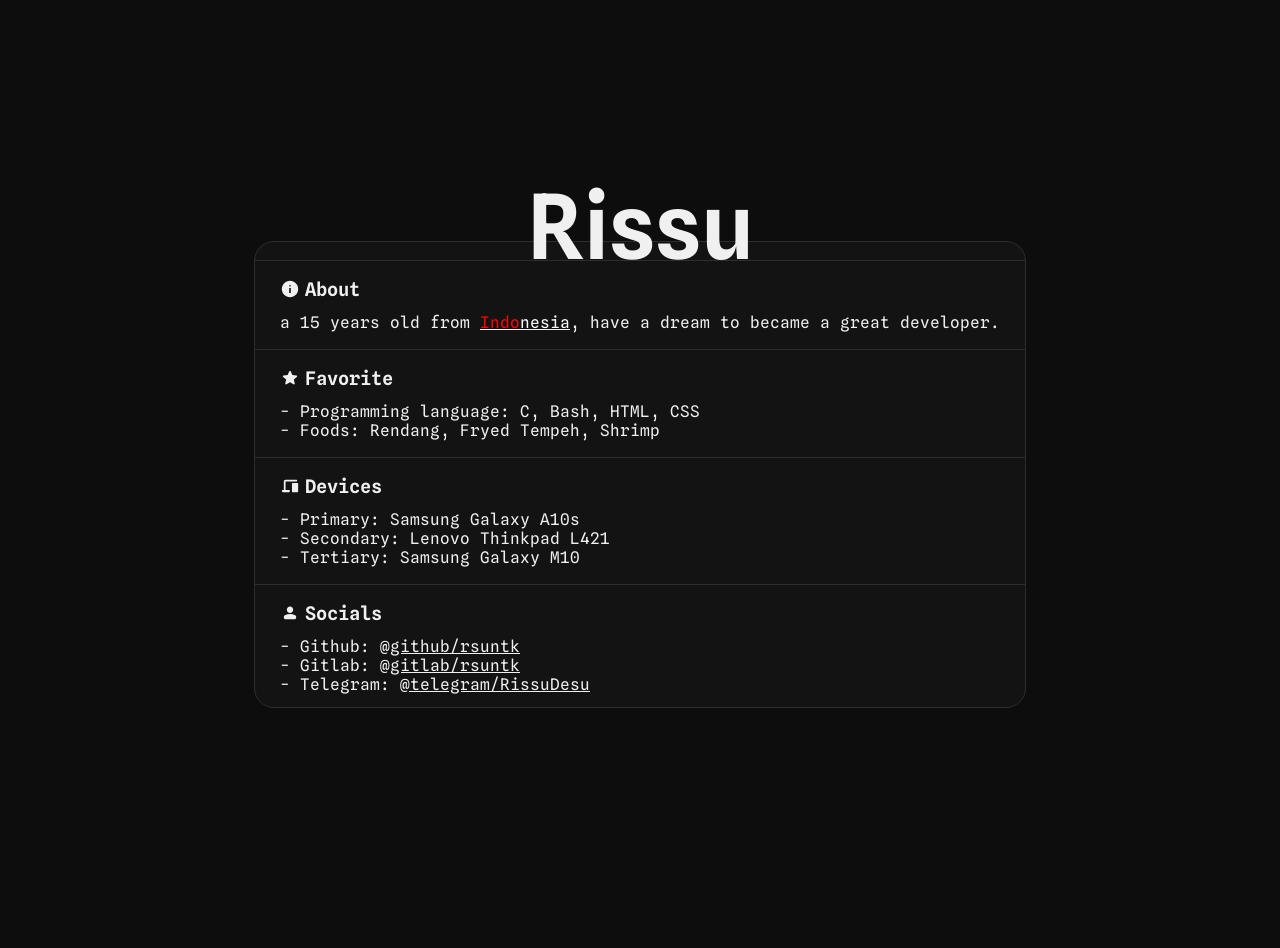
==== index.html @ 8028a3f8 "initial" ====
<!DOCTYPE html>
<html lang="en"><head>
<meta http-equiv="content-type" content="text/html; charset=UTF-8">
        <meta charset="UTF-8">
        <meta name="viewport" content="width=device-width, initial-scale=1.0">
        <title>RissuDesu</title>
        <style>
            @import url('https://fonts.googleapis.com/css2?family=Spline+Sans:wght@300..700&display=swap');
            @import url('https://fonts.googleapis.com/css2?family=Spline+Sans+Mono:ital,wght@0,300..700;1,300..700&family=Spline+Sans:wght@300..700&display=swap');
            * {
                margin: 0;
                padding: 0;
                color: #f0f0f0;
                user-select: none;
                -moz-user-select: none;
                -webkit-user-select: none;
                -ms-user-select: none;
                -o-user-select: none;
            }
            *::after, *::before, html {
                box-sizing: border-box;
            }
            body {
                background-color: #0D0D0D;
                display: flex;
                align-items: center;
                flex-direction: column;
                padding: 24px;
                justify-content: center;
                height: 100vh;
            }
            .spline-sans-h1 {
                font-family: "Spline Sans", sans-serif;
                font-optical-sizing: auto;
                font-weight: 600;
                font-style: normal;
            }
            .spline-sans-h3 {
                font-family: "Spline Sans Mono", monospace;
                font-optical-sizing: auto;
                font-weight: 600;
                font-style: normal;
            }
            .spline-sans-p {
                font-family: "Spline Sans Mono", monospace;
                font-optical-sizing: auto;
                font-weight: 400;
                font-style: normal;
            }
            .headline {
                font-size: 90px;
            }
            .text-box {
                display: flex;
                justify-content: center;
                align-items: center;
                padding: 7px 18px;
            }
            .outer-box {
                background: #131313;
                border-radius: 20px;
                border: #2d2d2d 1px solid;
            }
            .about-header {
                padding: 13px 25px 0 25px;
            }
            .about-content {
                padding: 13px 25px;
            }
            .about-header {
                display: flex;
                align-items: center;
            }
            .svgIco {
                fill: currentColor;
            }
            .aboutico {
                margin: 0 5px 0 0;
            }
            line {
                height: 1px;
                background-color: #2d2d2d;
                width: 100%;
                display: block;
                margin: 4px 0;
            }
        </style>
    </head>
    <body>
        <div class="outer-box" style="position: relative;">
            <div class="text-box">
                <h1 class="spline-sans-h1 headline" style="position: absolute;top: -70px;">Rissu</h1>
            </div>
            <line></line>
            <div class="about-box">
                <div class="about-header">
                    <svg xmlns="http://www.w3.org/2000/svg" class="svgIco aboutico" height="20" viewBox="0 -960 960 960" width="20"><path d="M440.413-284.413h79.174V-528h-79.174v243.587Zm39.376-310.804q17.244 0 29.119-11.665 11.875-11.664 11.875-28.907 0-17.244-11.665-29.119-11.664-11.875-28.907-11.875-17.244 0-29.119 11.665-11.875 11.664-11.875 28.907 0 17.244 11.665 29.119 11.664 11.875 28.907 11.875Zm.487 507.348q-81.189 0-152.621-30.618-71.432-30.618-124.991-84.177-53.559-53.559-84.177-124.949-30.618-71.391-30.618-152.845 0-81.455 30.618-152.387t84.177-124.491q53.559-53.559 124.949-84.177 71.391-30.618 152.845-30.618 81.455 0 152.387 30.618t124.491 84.177q53.559 53.559 84.177 124.716 30.618 71.156 30.618 152.344 0 81.189-30.618 152.621-30.618 71.432-84.177 124.991-53.559 53.559-124.716 84.177-71.156 30.618-152.344 30.618Z"></path></svg>
                    <h3 class="spline-sans-h3">About</h3>
                </div>
                <div class="about-content">
                    <p class="spline-sans-p">a 15 years old from <a href="https://en.wikipedia.org/wiki/Indonesia"><span style="color: red;">Indo</span><span style="color: #fff;">nesia</span></a>, have a dream to became a great developer.</p>
                </div>
            </div>
            <line></line>
            <div class="about-box">
                <div class="about-header">
                    <svg xmlns="http://www.w3.org/2000/svg" class="svgIco aboutico" height="20" viewBox="0 -960 960 960" width="20"><path d="m480-275.913-164.717 98.478q-12.674 6.957-24.848 5.837-12.174-1.119-21.37-8.076-9.196-6.956-13.793-19.011-4.598-12.054-1.12-24.728l43.239-183.717-145.717-123.718q-10.435-9.195-12.794-21.25-2.359-12.054.881-23.489 3.239-11.435 12.793-19.131 9.555-7.695 23.228-8.695l190.718-17 75.478-174.957q5.718-12.913 16.033-19.13 10.315-6.218 21.989-6.218 11.674 0 21.989 6.218 10.315 6.217 16.033 19.13L593.5-619.413l190.718 16q13.673 1 23.228 9.195 9.554 8.196 12.793 19.631 3.24 11.435.381 22.989-2.859 11.555-13.294 20.75L662.609-407.13l43.239 183.717q3.478 12.674-1.12 24.728-4.597 12.055-13.793 19.011-9.196 6.957-21.37 8.076-12.174 1.12-24.848-5.837L480-275.913Z"></path></svg>
                    <h3 class="spline-sans-h3">Favorite</h3>
                </div>
                <div class="about-content">
                    <p class="spline-sans-p">- Programming language: C, Bash, HTML, CSS</p>
                    <p class="spline-sans-p">- Foods: Rendang, Fryed Tempeh, Shrimp</p>
                </div>
            </div>
            <line></line>
            <div class="about-box">
                <div class="about-header">
                    <svg xmlns="http://www.w3.org/2000/svg" class="svgIco aboutico" height="20" viewBox="0 -960 960 960" width="20"><path d="M141.37-183.869q-22.392 0-37.946-15.913-15.555-15.914-15.555-38.305 0-21.913 15.435-37.348 15.435-15.435 37.348-15.435h43.217v-402.26q0-34.483 24.259-58.742t58.742-24.259h515.76q17.453 0 29.477 11.964 12.024 11.963 12.024 29.326t-12.024 29.537q-12.024 12.174-29.477 12.174H266.87v402.26h156.76q22.392 0 37.946 15.555 15.554 15.554 15.554 37.945 0 22.392-15.554 37.946-15.554 15.555-37.946 15.555H141.37Zm473.543 0q-17.435 0-29.609-12.017-12.174-12.016-12.174-29.457v-353.998q0-17.441 12.013-29.615 12.012-12.174 29.447-12.174h215.758q17.435 0 29.609 12.016 12.174 12.016 12.174 29.458v353.998q0 17.441-12.013 29.615-12.012 12.174-29.447 12.174H614.913Z"/></svg>
                    <h3 class="spline-sans-h3">Devices</h3>
                </div>
                <div class="about-content">
                    <p class="spline-sans-p">- Primary: Samsung Galaxy A10s</p>
                    <p class="spline-sans-p">- Secondary: Lenovo Thinkpad L421</p>
                    <p class="spline-sans-p">- Tertiary: Samsung Galaxy M10</p>
                </div>
            </div>
            <line></line>
            <div class="about-box">
                <div class="about-header">
                    <svg xmlns="http://www.w3.org/2000/svg" class="svgIco aboutico" height="20" viewBox="0 -960 960 960" width="20"><path d="M480-484.065q-63.587 0-107.859-44.272-44.272-44.272-44.272-107.859 0-63.587 44.272-107.739T480-788.087q63.587 0 107.859 44.152 44.272 44.152 44.272 107.739t-44.272 107.859Q543.587-484.065 480-484.065ZM183.869-262.804v-21.609q0-25.152 13.696-47.565 13.696-22.413 37.848-37.37 55.717-32.239 118.174-49.478Q416.043-436.065 480-436.065q64.435 0 126.891 17.119 62.457 17.12 117.696 49.359 24.152 13.957 37.848 36.75 13.696 22.794 13.696 48.424v21.609q0 34.782-24.109 58.891t-58.892 24.109H266.87q-34.783 0-58.892-24.109t-24.109-58.891Z"/></svg>
                    <h3 class="spline-sans-h3">Socials</h3>
                </div>
                <div class="about-content">
                    <p class="spline-sans-p">- Github: <a href="https://github.com/rsuntk">@github/rsuntk</a></p>
                    <p class="spline-sans-p">- Gitlab: <a href="https://gitlab.com/rsuntk">@gitlab/rsuntk</a></p>
                    <p class="spline-sans-p">- Telegram: <a href="https://t.me/RissuDesu">@telegram/RissuDesu</a></p>
                </div>
            </div>
        </div>
    
</body></html>
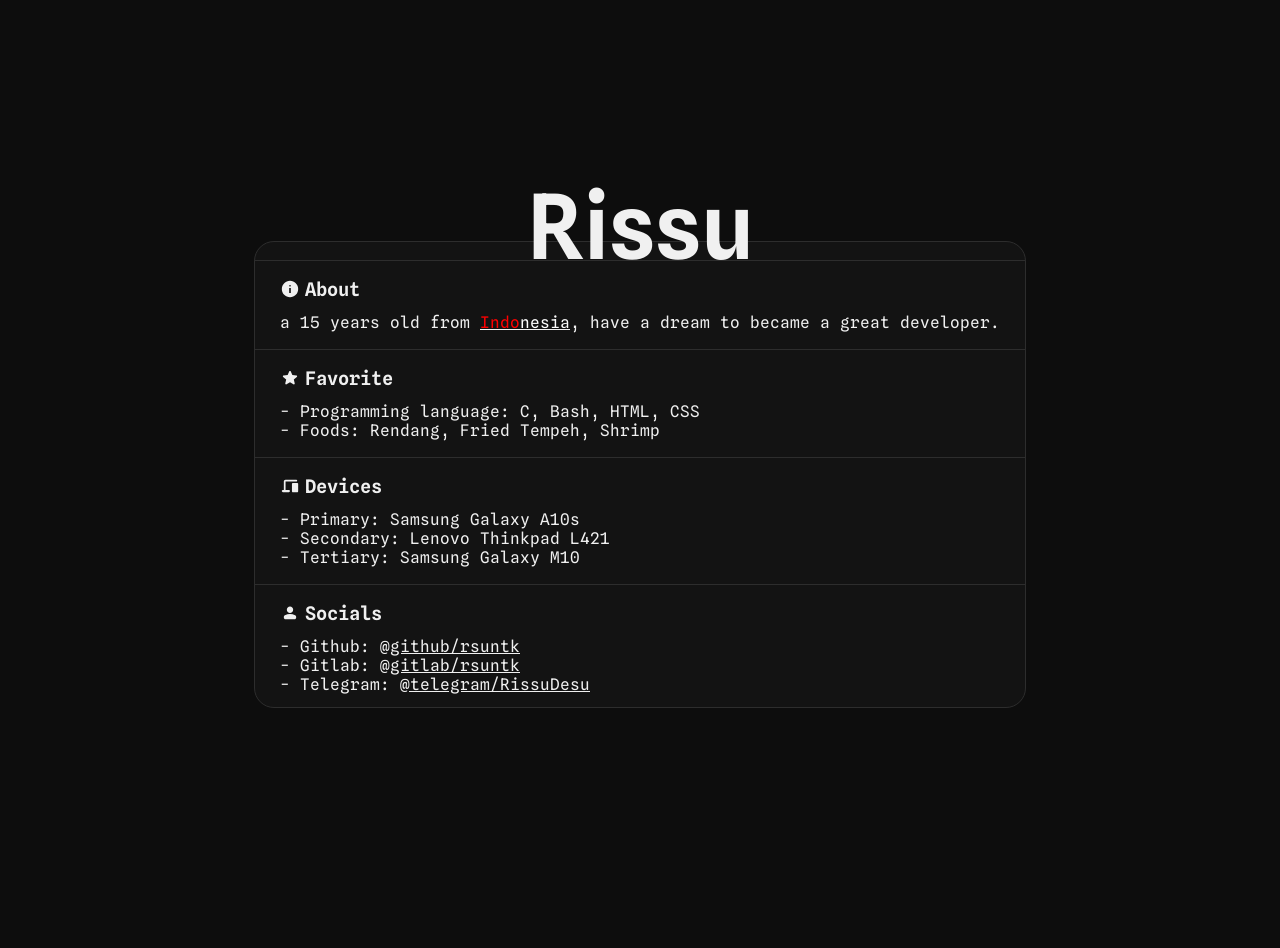
==== commit 1c2bf7ac: "initial 2" ====
--- a/index.html
+++ b/index.html
@@ -109,7 +109,7 @@
                 </div>
                 <div class="about-content">
                     <p class="spline-sans-p">- Programming language: C, Bash, HTML, CSS</p>
-                    <p class="spline-sans-p">- Foods: Rendang, Fryed Tempeh, Shrimp</p>
+                    <p class="spline-sans-p">- Foods: Rendang, Fried Tempeh, Shrimp</p>
                 </div>
             </div>
             <line></line>
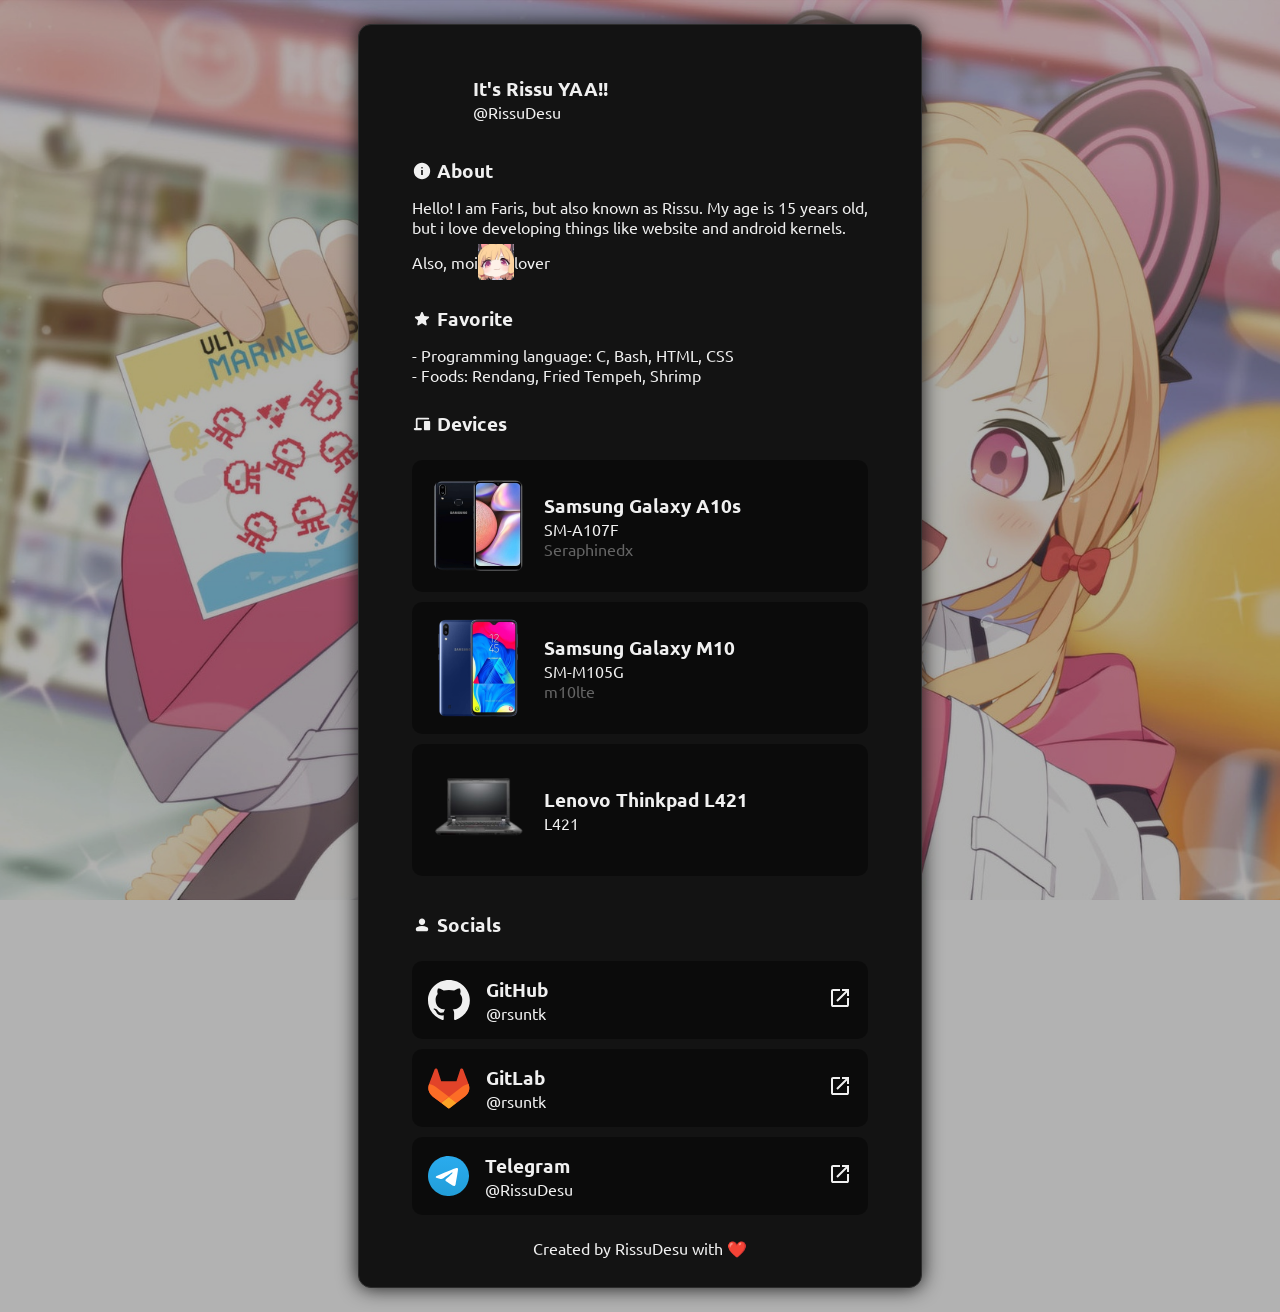
==== commit a1c660d0: "bring more changes" ====
--- a/index.html
+++ b/index.html
@@ -1,12 +1,17 @@
+<!--
+    Rissu Projects (C) 2024
+    rsuntk.github.io index.html
+-->
 <!DOCTYPE html>
-<html lang="en"><head>
-<meta http-equiv="content-type" content="text/html; charset=UTF-8">
+<html lang="en">
+    <head>
+        <meta http-equiv="content-type" content="text/html; charset=UTF-8">
         <meta charset="UTF-8">
         <meta name="viewport" content="width=device-width, initial-scale=1.0">
         <title>RissuDesu</title>
+        <link rel="icon" href="./assets/moi3.jpeg">
         <style>
-            @import url('https://fonts.googleapis.com/css2?family=Spline+Sans:wght@300..700&display=swap');
-            @import url('https://fonts.googleapis.com/css2?family=Spline+Sans+Mono:ital,wght@0,300..700;1,300..700&family=Spline+Sans:wght@300..700&display=swap');
+            @import url('https://fonts.googleapis.com/css2?family=Ubuntu:ital,wght@0,300;0,400;0,500;0,700;1,300;1,400;1,500;1,700&display=swap');
             * {
                 margin: 0;
                 padding: 0;
@@ -21,28 +26,32 @@
                 box-sizing: border-box;
             }
             body {
-                background-color: #0D0D0D;
+                background: url("./assets/moi.jpg");
+                background-repeat: no-repeat;
+                backdrop-filter: brightness(70%);
+                background-size: cover;
+                background-attachment: fixed;
+                background-position: center;
                 display: flex;
                 align-items: center;
                 flex-direction: column;
                 padding: 24px;
                 justify-content: center;
-                height: 100vh;
-            }
-            .spline-sans-h1 {
-                font-family: "Spline Sans", sans-serif;
+            }
+            .ubuntu-h1 {
+                font-family: "Ubuntu", sans-serif;
                 font-optical-sizing: auto;
                 font-weight: 600;
                 font-style: normal;
             }
-            .spline-sans-h3 {
-                font-family: "Spline Sans Mono", monospace;
+            .ubuntu-h3 {
+                font-family: "Ubuntu", sans-serif;
                 font-optical-sizing: auto;
                 font-weight: 600;
                 font-style: normal;
             }
-            .spline-sans-p {
-                font-family: "Spline Sans Mono", monospace;
+            .ubuntu-p {
+                font-family: "Ubuntu", sans-serif;
                 font-optical-sizing: auto;
                 font-weight: 400;
                 font-style: normal;
@@ -58,8 +67,10 @@
             }
             .outer-box {
                 background: #131313;
-                border-radius: 20px;
+                border-radius: 13px;
+                box-shadow: #131313 0px 0px 20px 0px;
                 border: #2d2d2d 1px solid;
+                padding: 28px;
             }
             .about-header {
                 padding: 13px 25px 0 25px;
@@ -77,65 +88,205 @@
             .aboutico {
                 margin: 0 5px 0 0;
             }
-            line {
-                height: 1px;
-                background-color: #2d2d2d;
-                width: 100%;
-                display: block;
-                margin: 4px 0;
-            }
+            .pfp {
+                background: url("https://github.com/rsuntk.png") no-repeat;
+                background-size: cover;
+                width: 64px;
+                height: 64px;
+                border-radius: 100%;
+            }
+            .wrapper-pfp {
+                margin: 0px 0px 0px 8px;
+            }
+            .pfp-header {
+                padding: 14px;
+            }
+
+            .flex { display: flex; }
+            .center-a { align-items: center; }
+            .column { flex-direction: column; }
+
+            .box-clickable {
+                background: rgb(0 0 0 / 40%);
+                padding: 16px;
+                border-radius: 10px;
+                margin: 10px 0;
+            }
+            .label-icon-cnt {
+                margin-left: 16px;
+            }
+            .icon-cnt {
+                flex: auto;
+                justify-content: space-between;
+            }
+            .no-achor-style { text-decoration: none;cursor: pointer; }
+            .moi { background: url("./assets/moi3.jpeg");background-size: cover;width: 36px;height: 36px;display: block; }
         </style>
     </head>
     <body>
-        <div class="outer-box" style="position: relative;">
-            <div class="text-box">
-                <h1 class="spline-sans-h1 headline" style="position: absolute;top: -70px;">Rissu</h1>
-            </div>
-            <line></line>
+        <div class="outer-box">
+            <div class="about-box">
+                <div class="about-header pfp-header">
+                    <div class="pfp"></div>
+                    <div class="wrapper-pfp">
+                        <h3 class="ubuntu-h3">It's Rissu YAA!!</h3>
+                        <p class="ubuntu-p">@RissuDesu</p>
+                    </div>
+                </div>
+            </div>
+            
             <div class="about-box">
                 <div class="about-header">
                     <svg xmlns="http://www.w3.org/2000/svg" class="svgIco aboutico" height="20" viewBox="0 -960 960 960" width="20"><path d="M440.413-284.413h79.174V-528h-79.174v243.587Zm39.376-310.804q17.244 0 29.119-11.665 11.875-11.664 11.875-28.907 0-17.244-11.665-29.119-11.664-11.875-28.907-11.875-17.244 0-29.119 11.665-11.875 11.664-11.875 28.907 0 17.244 11.665 29.119 11.664 11.875 28.907 11.875Zm.487 507.348q-81.189 0-152.621-30.618-71.432-30.618-124.991-84.177-53.559-53.559-84.177-124.949-30.618-71.391-30.618-152.845 0-81.455 30.618-152.387t84.177-124.491q53.559-53.559 124.949-84.177 71.391-30.618 152.845-30.618 81.455 0 152.387 30.618t124.491 84.177q53.559 53.559 84.177 124.716 30.618 71.156 30.618 152.344 0 81.189-30.618 152.621-30.618 71.432-84.177 124.991-53.559 53.559-124.716 84.177-71.156 30.618-152.344 30.618Z"></path></svg>
-                    <h3 class="spline-sans-h3">About</h3>
+                    <h3 class="ubuntu-h3">About</h3>
                 </div>
                 <div class="about-content">
-                    <p class="spline-sans-p">a 15 years old from <a href="https://en.wikipedia.org/wiki/Indonesia"><span style="color: red;">Indo</span><span style="color: #fff;">nesia</span></a>, have a dream to became a great developer.</p>
-                </div>
-            </div>
-            <line></line>
+                    <p class="ubuntu-p">
+                        Hello! I am Faris, but also known as Rissu. My age is 15 years old,
+                    </p>
+                    <p class="ubuntu-p">
+                        but i love developing things like website and android kernels.
+                    </p>
+                    <p class="ubuntu-p center-a flex" style="margin-top: 7px;">
+                        Also, moi<span class="moi"></span> lover
+                    </p>
+                </div>
+            </div>
+            
             <div class="about-box">
                 <div class="about-header">
                     <svg xmlns="http://www.w3.org/2000/svg" class="svgIco aboutico" height="20" viewBox="0 -960 960 960" width="20"><path d="m480-275.913-164.717 98.478q-12.674 6.957-24.848 5.837-12.174-1.119-21.37-8.076-9.196-6.956-13.793-19.011-4.598-12.054-1.12-24.728l43.239-183.717-145.717-123.718q-10.435-9.195-12.794-21.25-2.359-12.054.881-23.489 3.239-11.435 12.793-19.131 9.555-7.695 23.228-8.695l190.718-17 75.478-174.957q5.718-12.913 16.033-19.13 10.315-6.218 21.989-6.218 11.674 0 21.989 6.218 10.315 6.217 16.033 19.13L593.5-619.413l190.718 16q13.673 1 23.228 9.195 9.554 8.196 12.793 19.631 3.24 11.435.381 22.989-2.859 11.555-13.294 20.75L662.609-407.13l43.239 183.717q3.478 12.674-1.12 24.728-4.597 12.055-13.793 19.011-9.196 6.957-21.37 8.076-12.174 1.12-24.848-5.837L480-275.913Z"></path></svg>
-                    <h3 class="spline-sans-h3">Favorite</h3>
+                    <h3 class="ubuntu-h3">Favorite</h3>
                 </div>
                 <div class="about-content">
-                    <p class="spline-sans-p">- Programming language: C, Bash, HTML, CSS</p>
-                    <p class="spline-sans-p">- Foods: Rendang, Fried Tempeh, Shrimp</p>
-                </div>
-            </div>
-            <line></line>
+                    <p class="ubuntu-p">- Programming language: C, Bash, HTML, CSS</p>
+                    <p class="ubuntu-p">- Foods: Rendang, Fried Tempeh, Shrimp</p>
+                </div>
+            </div>
+            
             <div class="about-box">
                 <div class="about-header">
                     <svg xmlns="http://www.w3.org/2000/svg" class="svgIco aboutico" height="20" viewBox="0 -960 960 960" width="20"><path d="M141.37-183.869q-22.392 0-37.946-15.913-15.555-15.914-15.555-38.305 0-21.913 15.435-37.348 15.435-15.435 37.348-15.435h43.217v-402.26q0-34.483 24.259-58.742t58.742-24.259h515.76q17.453 0 29.477 11.964 12.024 11.963 12.024 29.326t-12.024 29.537q-12.024 12.174-29.477 12.174H266.87v402.26h156.76q22.392 0 37.946 15.555 15.554 15.554 15.554 37.945 0 22.392-15.554 37.946-15.554 15.555-37.946 15.555H141.37Zm473.543 0q-17.435 0-29.609-12.017-12.174-12.016-12.174-29.457v-353.998q0-17.441 12.013-29.615 12.012-12.174 29.447-12.174h215.758q17.435 0 29.609 12.016 12.174 12.016 12.174 29.458v353.998q0 17.441-12.013 29.615-12.012 12.174-29.447 12.174H614.913Z"/></svg>
-                    <h3 class="spline-sans-h3">Devices</h3>
-                </div>
-                <div class="about-content">
-                    <p class="spline-sans-p">- Primary: Samsung Galaxy A10s</p>
-                    <p class="spline-sans-p">- Secondary: Lenovo Thinkpad L421</p>
-                    <p class="spline-sans-p">- Tertiary: Samsung Galaxy M10</p>
-                </div>
-            </div>
-            <line></line>
+                    <h3 class="ubuntu-h3">Devices</h3>
+                </div>
+                <div class="about-content ">
+                    <div class="box-clickable flex">
+                        <div class="icon-cnt flex center-a">
+                            <div class="inner-icon-cnt flex center-a">
+                                <img src="./assets/2.png">
+                                <div class="label-icon-cnt flex column">
+                                    <h3 class="ubuntu-h3">Samsung Galaxy A10s</h3>
+                                    <p class="ubuntu-p">SM-A107F</p>
+                                    <p class="ubuntu-p" style="color: #646464">Seraphinedx</p>
+                                </div>
+                            </div>
+                        </div>
+                    </div>
+                    <div class="box-clickable flex">
+                        <div class="icon-cnt flex center-a">
+                            <div class="inner-icon-cnt flex center-a">
+                                <img src="./assets/3.png">
+                                <div class="label-icon-cnt flex column">
+                                    <h3 class="ubuntu-h3">Samsung Galaxy M10</h3>
+                                    <p class="ubuntu-p">SM-M105G</p>
+                                    <p class="ubuntu-p" style="color: #646464">m10lte</p>
+                                </div>
+                            </div>
+                        </div>
+                    </div>
+                    <div class="box-clickable flex">
+                        <div class="icon-cnt flex center-a">
+                            <div class="inner-icon-cnt flex center-a">
+                                <img src="./assets/4.png">
+                                <div class="label-icon-cnt flex column">
+                                    <h3 class="ubuntu-h3">Lenovo Thinkpad L421</h3>
+                                    <p class="ubuntu-p">L421</p>
+                                </div>
+                            </div>
+                        </div>
+                    </div>
+                </div>
+            </div>
+            
             <div class="about-box">
                 <div class="about-header">
                     <svg xmlns="http://www.w3.org/2000/svg" class="svgIco aboutico" height="20" viewBox="0 -960 960 960" width="20"><path d="M480-484.065q-63.587 0-107.859-44.272-44.272-44.272-44.272-107.859 0-63.587 44.272-107.739T480-788.087q63.587 0 107.859 44.152 44.272 44.152 44.272 107.739t-44.272 107.859Q543.587-484.065 480-484.065ZM183.869-262.804v-21.609q0-25.152 13.696-47.565 13.696-22.413 37.848-37.37 55.717-32.239 118.174-49.478Q416.043-436.065 480-436.065q64.435 0 126.891 17.119 62.457 17.12 117.696 49.359 24.152 13.957 37.848 36.75 13.696 22.794 13.696 48.424v21.609q0 34.782-24.109 58.891t-58.892 24.109H266.87q-34.783 0-58.892-24.109t-24.109-58.891Z"/></svg>
-                    <h3 class="spline-sans-h3">Socials</h3>
-                </div>
-                <div class="about-content">
-                    <p class="spline-sans-p">- Github: <a href="https://github.com/rsuntk">@github/rsuntk</a></p>
-                    <p class="spline-sans-p">- Gitlab: <a href="https://gitlab.com/rsuntk">@gitlab/rsuntk</a></p>
-                    <p class="spline-sans-p">- Telegram: <a href="https://t.me/RissuDesu">@telegram/RissuDesu</a></p>
-                </div>
-            </div>
+                    <h3 class="ubuntu-h3">Socials</h3>
+                </div>
+                <div class="about-content ">
+                    <a class="box-clickable flex no-achor-style" href="https://github.com/rsuntk">
+                        <div class="icon-cnt flex center-a">
+                            <div class="inner-icon-cnt flex center-a">
+                                <svg xmlns="http://www.w3.org/2000/svg" width="42" height="40" viewBox="0 0 42 40" fill="none">
+                                    <g clip-path="url(#clip0_14_2)">
+                                    <path fill-rule="evenodd" clip-rule="evenodd" d="M20.9374 0C9.35957 0 0 9.16667 0 20.5071C0 29.5721 5.997 37.2454 14.3164 39.9613C15.3566 40.1654 15.7376 39.52 15.7376 38.9771C15.7376 38.5017 15.7033 36.8721 15.7033 35.1742C9.879 36.3967 8.66614 32.7296 8.66614 32.7296C7.73014 30.3529 6.34329 29.7421 6.34329 29.7421C4.437 28.4858 6.48214 28.4858 6.48214 28.4858C8.59671 28.6217 9.70629 30.5908 9.70629 30.5908C11.5779 33.7142 14.5937 32.8317 15.807 32.2883C15.9801 30.9642 16.5351 30.0475 17.1244 29.5383C12.4791 29.0629 7.59171 27.2975 7.59171 19.4204C7.59171 17.1796 8.42314 15.3463 9.74057 13.9204C9.53271 13.4113 8.80457 11.3058 9.94886 8.48792C9.94886 8.48792 11.7167 7.94458 15.7029 10.5929C17.4095 10.144 19.1695 9.91567 20.9374 9.91375C22.7053 9.91375 24.5074 10.1517 26.1716 10.5929C30.1581 7.94458 31.926 8.48792 31.926 8.48792C33.0703 11.3058 32.3417 13.4113 32.1339 13.9204C33.486 15.3463 34.2831 17.1796 34.2831 19.4204C34.2831 27.2975 29.3957 29.0288 24.7157 29.5383C25.4786 30.1833 26.1369 31.4054 26.1369 33.3408C26.1369 36.0908 26.1026 38.2979 26.1026 38.9767C26.1026 39.52 26.484 40.1654 27.5237 39.9617C35.8431 37.245 41.8401 29.5721 41.8401 20.5071C41.8744 9.16667 32.4806 0 20.9374 0Z" fill="currentColor"/>
+                                    </g>
+                                    <defs>
+                                    <clipPath id="clip0_14_2">
+                                    <rect width="42" height="40" fill="white"/>
+                                    </clipPath>
+                                    </defs>
+                                </svg>
+                                <div class="label-icon-cnt flex column">
+                                    <h3 class="ubuntu-h3">GitHub</h3>
+                                    <p class="ubuntu-p">@rsuntk</p>
+                                </div>
+                            </div>
+                            <div class="external-link">
+                                <svg xmlns="http://www.w3.org/2000/svg" height="24px" viewBox="0 -960 960 960" width="24px" fill="currentColor"><path d="M200-120q-33 0-56.5-23.5T120-200v-560q0-33 23.5-56.5T200-840h280v80H200v560h560v-280h80v280q0 33-23.5 56.5T760-120H200Zm188-212-56-56 372-372H560v-80h280v280h-80v-144L388-332Z"/></svg>
+                            </div>
+                        </div>
+                    </a>
+                    <a class="box-clickable flex no-achor-style" href="https://gitlab.com/rsuntk">
+                        <div class="icon-cnt flex center-a">
+                            <div class="inner-icon-cnt flex center-a">
+                                <svg xmlns="http://www.w3.org/2000/svg" width="42" height="41" viewBox="0 0 42 41" fill="none">
+                                    <path d="M40.6501 16.2285L40.5925 16.0793L35.0121 1.32786C34.8985 1.03874 34.6975 0.793474 34.4378 0.627261C34.1779 0.463872 33.8748 0.385179 33.5694 0.401806C33.264 0.418434 32.971 0.529581 32.7299 0.720242C32.4915 0.916376 32.3186 1.18215 32.2346 1.48138L28.4667 13.158H13.2091L9.44112 1.48138C9.3594 1.18052 9.18609 0.913414 8.94585 0.718079C8.70478 0.527418 8.41176 0.416271 8.10635 0.399643C7.80094 0.383016 7.49784 0.461709 7.23798 0.625099C6.97888 0.791983 6.77801 1.03703 6.66372 1.32569L1.07261 16.0706L1.01711 16.2198C0.213778 18.3459 0.11462 20.6788 0.734584 22.8669C1.35455 25.0549 2.66002 26.9796 4.45417 28.3505L4.47339 28.3657L4.52462 28.4024L13.0255 34.8505L17.2311 38.0745L19.7929 40.0336C20.0925 40.2641 20.4584 40.3888 20.8347 40.3888C21.2109 40.3888 21.5768 40.2641 21.8765 40.0336L24.4383 38.0745L28.6439 34.8505L37.196 28.3635L37.2173 28.3462C39.0075 26.975 40.3099 25.0524 40.9289 22.8672C41.5479 20.6821 41.4501 18.3525 40.6501 16.2285Z" fill="#E24329"/>
+                                    <path d="M40.6501 16.2285L40.5924 16.0793C37.8733 16.6446 35.311 17.8112 33.0885 19.4958L20.8325 28.8825C25.0061 32.0806 28.6395 34.8592 28.6395 34.8592L37.1916 28.3722L37.213 28.3549C39.0057 26.9837 40.3101 25.0598 40.93 22.8728C41.5499 20.6858 41.4516 18.354 40.6501 16.2285Z" fill="#FC6D26"/>
+                                    <path d="M13.0255 34.8591L17.2311 38.0832L19.7928 40.0422C20.0925 40.2727 20.4584 40.3975 20.8346 40.3975C21.2109 40.3975 21.5768 40.2727 21.8764 40.0422L24.4382 38.0832L28.6438 34.8591C28.6438 34.8591 25.0061 32.0719 20.8325 28.8824C16.6589 32.0719 13.0255 34.8591 13.0255 34.8591Z" fill="#FCA326"/>
+                                    <path d="M8.57438 19.4958C6.35373 17.8078 3.79196 16.6381 1.07261 16.0706L1.01711 16.2198C0.213778 18.3459 0.11462 20.6788 0.734584 22.8669C1.35455 25.055 2.66002 26.9796 4.45417 28.3505L4.47339 28.3657L4.52462 28.4024L13.0255 34.8505C13.0255 34.8505 16.6547 32.0719 20.8325 28.8738L8.57438 19.4958Z" fill="#FC6D26"/>
+                                </svg>
+                                <div class="label-icon-cnt flex column">
+                                    <h3 class="ubuntu-h3">GitLab</h3>
+                                    <p class="ubuntu-p">@rsuntk</p>
+                                </div>
+                            </div>
+                            <div class="external-link">
+                                <svg xmlns="http://www.w3.org/2000/svg" height="24px" viewBox="0 -960 960 960" width="24px" fill="currentColor"><path d="M200-120q-33 0-56.5-23.5T120-200v-560q0-33 23.5-56.5T200-840h280v80H200v560h560v-280h80v280q0 33-23.5 56.5T760-120H200Zm188-212-56-56 372-372H560v-80h280v280h-80v-144L388-332Z"/></svg>
+                            </div>
+                        </div>
+                    </a>
+                    <a class="box-clickable flex no-achor-style" href="https://t.me/RissuDesu">
+                        <div class="icon-cnt flex center-a">
+                            <div class="inner-icon-cnt flex center-a">
+                                <svg xmlns="http://www.w3.org/2000/svg" width="41" height="40" viewBox="0 0 41 40" fill="none">
+                                    <g clip-path="url(#clip0_21_13)">
+                                    <path d="M20.5085 40.0167C31.8351 40.0167 41.0171 31.0586 41.0171 20.0083C41.0171 8.95803 31.8351 0 20.5085 0C9.18198 0 0 8.95803 0 20.0083C0 31.0586 9.18198 40.0167 20.5085 40.0167Z" fill="url(#paint0_linear_21_13)"/>
+                                    <path fill-rule="evenodd" clip-rule="evenodd" d="M9.27239 19.7918C15.2491 17.2595 19.2278 15.5768 21.2257 14.7605C26.9121 12.4448 28.1075 12.045 28.8759 12.0283C29.0467 12.0283 29.4223 12.0616 29.6785 12.2616C29.8834 12.4282 29.9346 12.6447 29.9688 12.8113C30.0029 12.9779 30.0371 13.3278 30.0029 13.5943C29.6955 16.7597 28.3636 24.4398 27.6806 27.9717C27.3903 29.4711 26.8267 29.9708 26.2803 30.0208C25.085 30.1208 24.1799 29.2545 23.0358 28.5214C21.2257 27.3719 20.2182 26.6556 18.4594 25.5227C16.4273 24.2232 17.7422 23.5069 18.9034 22.3407C19.2108 22.0408 24.4532 17.3761 24.5556 16.9596C24.5727 16.9096 24.5727 16.7097 24.4532 16.6097C24.3336 16.5098 24.1629 16.5431 24.0262 16.5764C23.8384 16.6097 20.9696 18.4756 15.3857 22.1574C14.566 22.7072 13.8317 22.9738 13.1658 22.9571C12.4315 22.9404 11.0312 22.5573 9.97252 22.2241C8.6918 21.8242 7.66723 21.6077 7.75261 20.908C7.80384 20.5414 8.31613 20.1749 9.27239 19.7918Z" fill="white"/>
+                                    </g>
+                                    <defs>
+                                    <linearGradient id="paint0_linear_21_13" x1="20.4915" y1="0" x2="20.4915" y2="39.7001" gradientUnits="userSpaceOnUse">
+                                    <stop stop-color="#2AABEE"/>
+                                    <stop offset="1" stop-color="#229ED9"/>
+                                    </linearGradient>
+                                    <clipPath id="clip0_21_13">
+                                    <rect width="41" height="40" fill="white"/>
+                                    </clipPath>
+                                    </defs>
+                                </svg>
+                                <div class="label-icon-cnt flex column">
+                                    <h3 class="ubuntu-h3">Telegram</h3>
+                                    <p class="ubuntu-p">@RissuDesu</p>
+                                </div>
+                            </div>
+                            <div class="external-link">
+                                <svg xmlns="http://www.w3.org/2000/svg" height="24px" viewBox="0 -960 960 960" width="24px" fill="currentColor"><path d="M200-120q-33 0-56.5-23.5T120-200v-560q0-33 23.5-56.5T200-840h280v80H200v560h560v-280h80v280q0 33-23.5 56.5T760-120H200Zm188-212-56-56 372-372H560v-80h280v280h-80v-144L388-332Z"/></svg>
+                            </div>
+                        </div>
+                    </a>
+                </div>
+            </div>
+            <p class="ubuntu-p" style="text-align: center;">Created by RissuDesu with ❤️</p>
         </div>
-    
-</body></html>+    </body>
+</html>
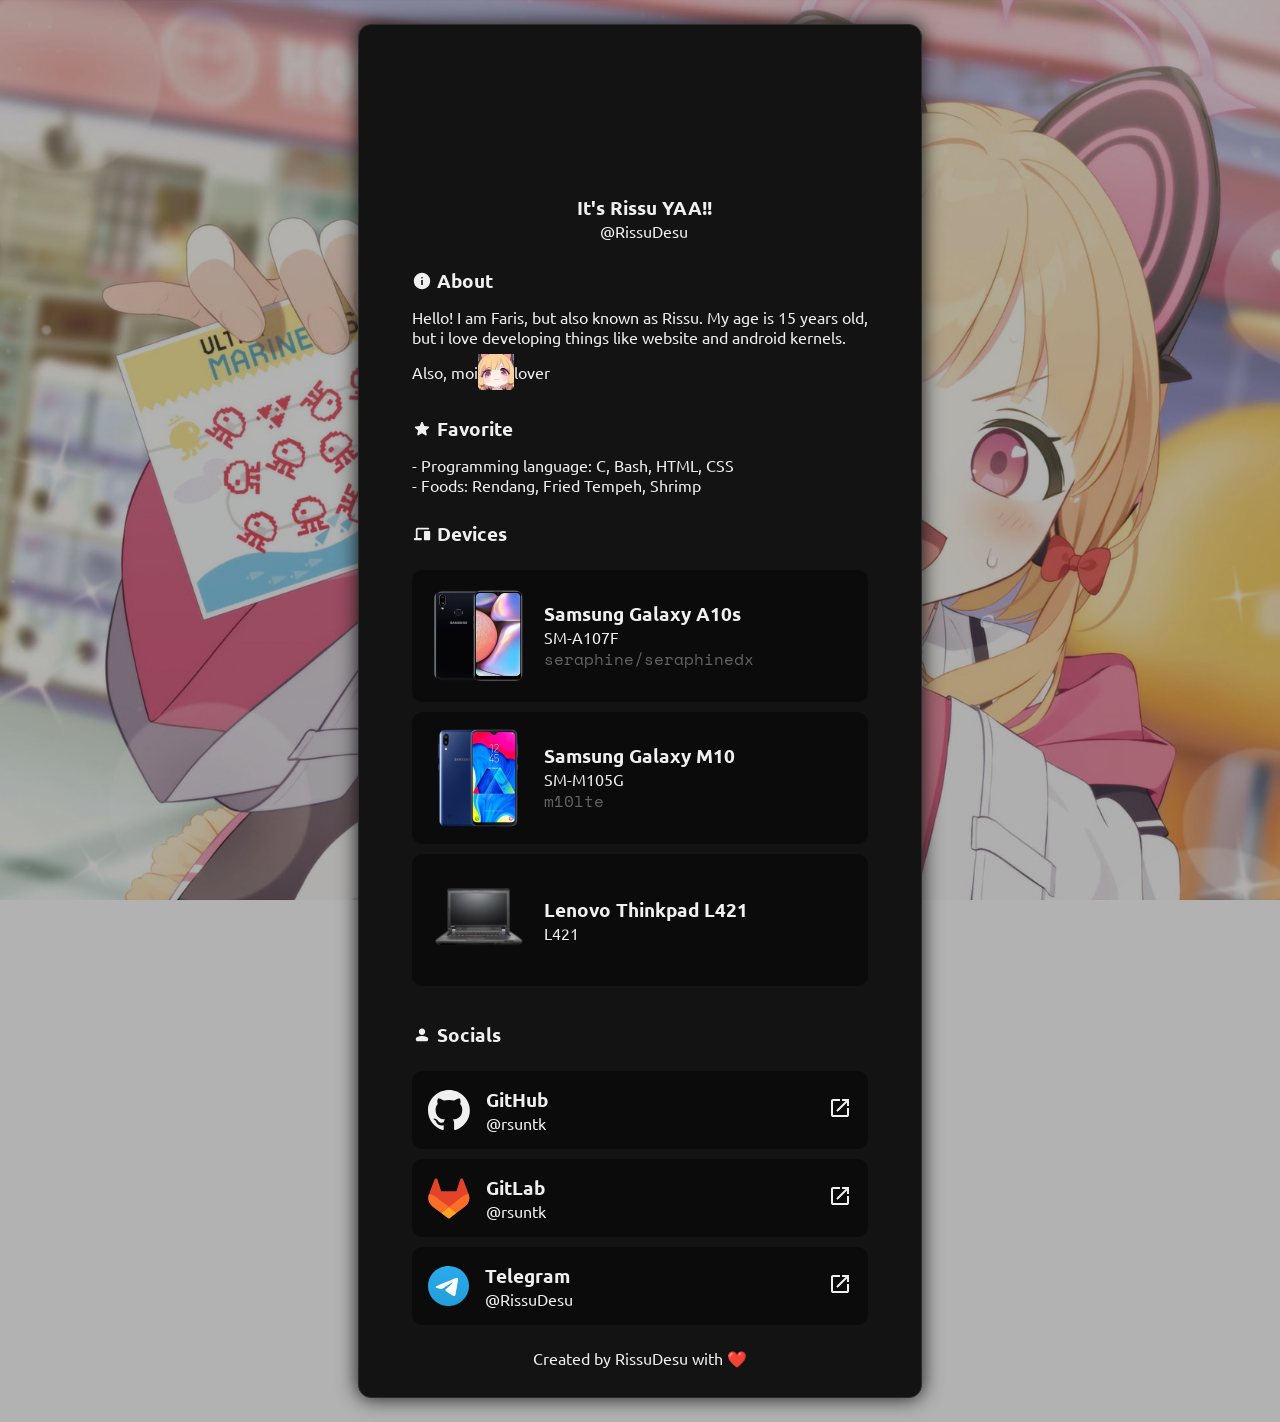
==== commit 863f0a44: "Update index.html" ====
--- a/index.html
+++ b/index.html
@@ -12,6 +12,7 @@
         <link rel="icon" href="./assets/moi3.jpeg">
         <style>
             @import url('https://fonts.googleapis.com/css2?family=Ubuntu:ital,wght@0,300;0,400;0,500;0,700;1,300;1,400;1,500;1,700&display=swap');
+            @import url('https://fonts.googleapis.com/css2?family=Space+Mono:ital,wght@0,400;0,700;1,400;1,700&display=swap');
             * {
                 margin: 0;
                 padding: 0;
@@ -56,6 +57,11 @@
                 font-weight: 400;
                 font-style: normal;
             }
+            .space-mono-regular {
+              font-family: "Space Mono", monospace;
+              font-weight: 400;
+              font-style: normal;
+            }
             .headline {
                 font-size: 90px;
             }
@@ -91,8 +97,8 @@
             .pfp {
                 background: url("https://github.com/rsuntk.png") no-repeat;
                 background-size: cover;
-                width: 64px;
-                height: 64px;
+                width: 128px;
+                height: 128px;
                 border-radius: 100%;
             }
             .wrapper-pfp {
@@ -100,6 +106,8 @@
             }
             .pfp-header {
                 padding: 14px;
+                align-items: center;
+                text-align: center;
             }
 
             .flex { display: flex; }
@@ -126,7 +134,7 @@
     <body>
         <div class="outer-box">
             <div class="about-box">
-                <div class="about-header pfp-header">
+                <div class="about-header pfp-header column">
                     <div class="pfp"></div>
                     <div class="wrapper-pfp">
                         <h3 class="ubuntu-h3">It's Rissu YAA!!</h3>
@@ -148,7 +156,7 @@
                         but i love developing things like website and android kernels.
                     </p>
                     <p class="ubuntu-p center-a flex" style="margin-top: 7px;">
-                        Also, moi<span class="moi"></span> lover
+                        Also, moi <span class="moi"></span> lover
                     </p>
                 </div>
             </div>
@@ -177,7 +185,7 @@
                                 <div class="label-icon-cnt flex column">
                                     <h3 class="ubuntu-h3">Samsung Galaxy A10s</h3>
                                     <p class="ubuntu-p">SM-A107F</p>
-                                    <p class="ubuntu-p" style="color: #646464">Seraphinedx</p>
+                                    <p class="space-mono-regular" style="color: #646464">seraphine/seraphinedx</p>
                                 </div>
                             </div>
                         </div>
@@ -189,7 +197,7 @@
                                 <div class="label-icon-cnt flex column">
                                     <h3 class="ubuntu-h3">Samsung Galaxy M10</h3>
                                     <p class="ubuntu-p">SM-M105G</p>
-                                    <p class="ubuntu-p" style="color: #646464">m10lte</p>
+                                    <p class="space-mono-regular" style="color: #646464">m10lte</p>
                                 </div>
                             </div>
                         </div>
@@ -289,4 +297,4 @@
             <p class="ubuntu-p" style="text-align: center;">Created by RissuDesu with ❤️</p>
         </div>
     </body>
-</html>+</html>
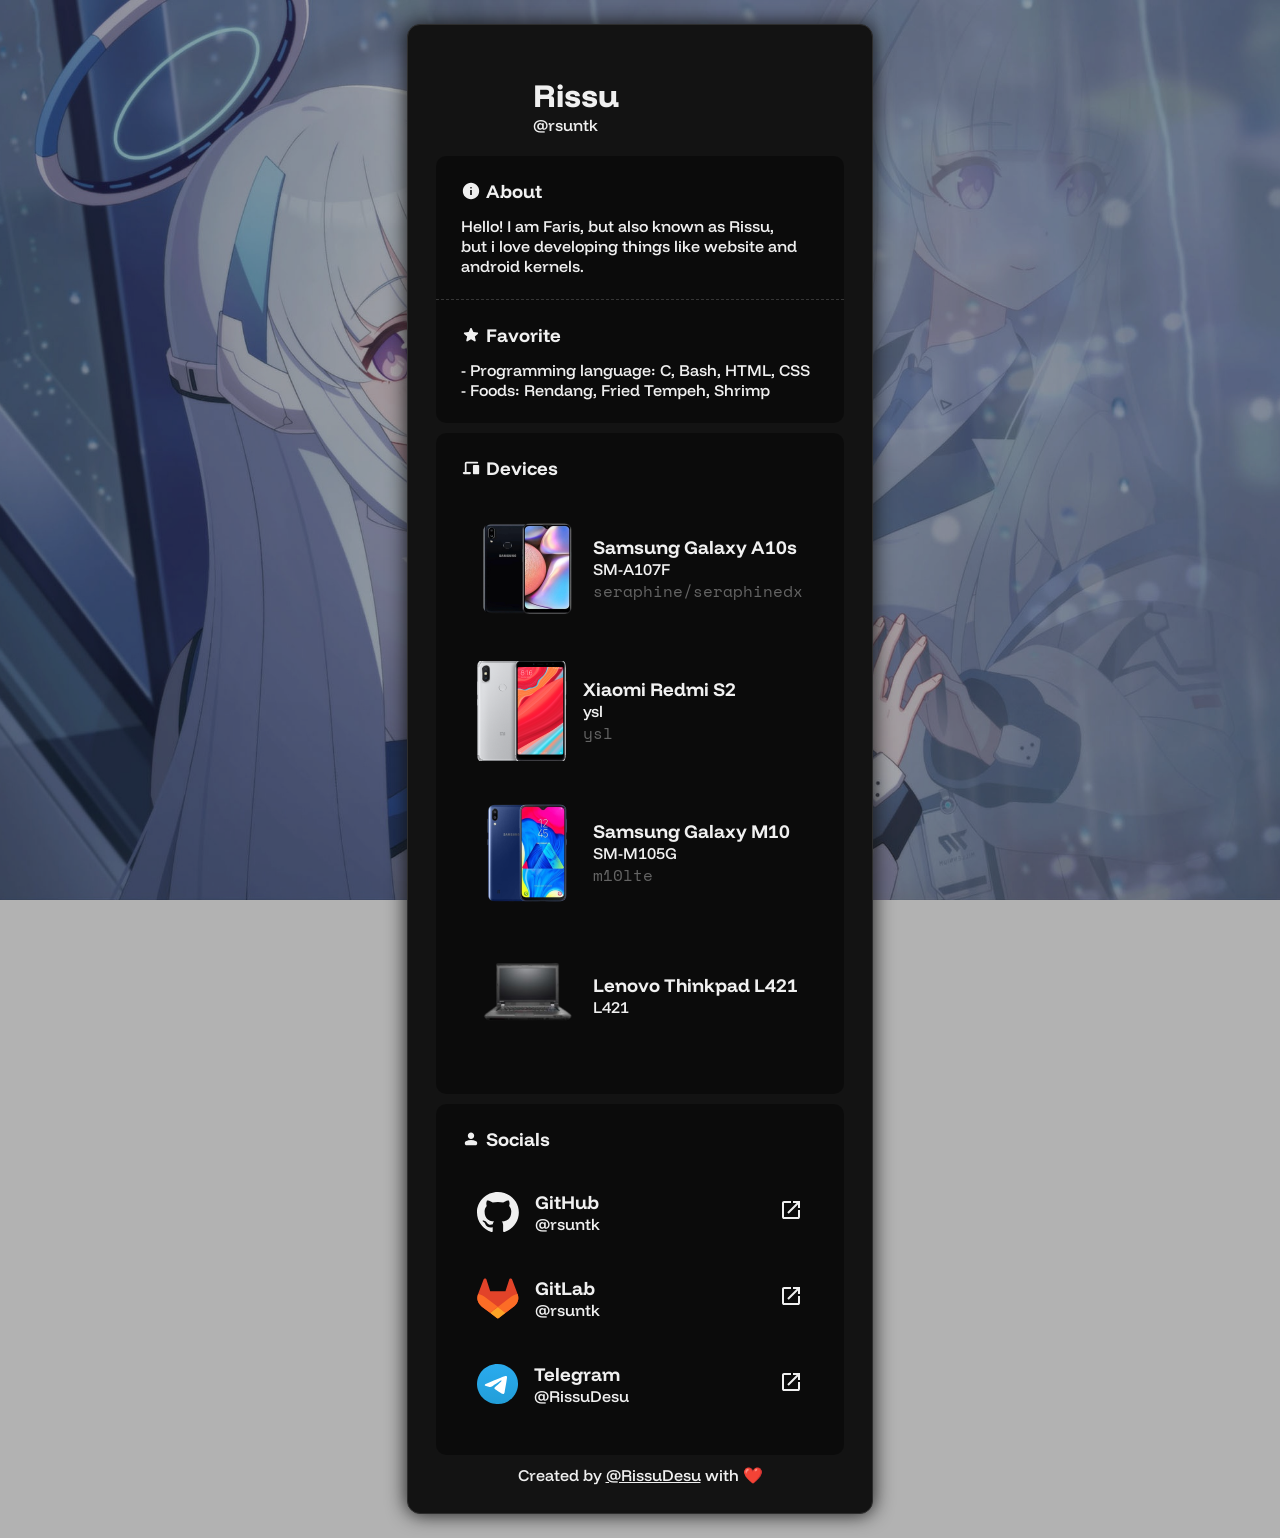
==== commit 59268dfd: "Do some changes Signed-off-by: rsuntk <rissu.ntk@gmail.com>" ====
--- a/index.html
+++ b/index.html
@@ -11,7 +11,7 @@
         <title>RissuDesu</title>
         <link rel="icon" href="./assets/moi3.jpeg">
         <style>
-            @import url('https://fonts.googleapis.com/css2?family=Ubuntu:ital,wght@0,300;0,400;0,500;0,700;1,300;1,400;1,500;1,700&display=swap');
+            @import url('https://fonts.googleapis.com/css2?family=Funnel+Display:wght@300..800&display=swap');
             @import url('https://fonts.googleapis.com/css2?family=Space+Mono:ital,wght@0,400;0,700;1,400;1,700&display=swap');
             * {
                 margin: 0;
@@ -39,27 +39,27 @@
                 padding: 24px;
                 justify-content: center;
             }
-            .ubuntu-h1 {
-                font-family: "Ubuntu", sans-serif;
+            .funnel-display-h1 {
+                font-family: "Funnel Display", sans-serif;
                 font-optical-sizing: auto;
-                font-weight: 600;
+                font-weight: 800;
                 font-style: normal;
             }
-            .ubuntu-h3 {
-                font-family: "Ubuntu", sans-serif;
+            .funnel-display-h3 {
+                font-family: "Funnel Display", sans-serif;
                 font-optical-sizing: auto;
-                font-weight: 600;
+                font-weight: 700;
                 font-style: normal;
             }
-            .ubuntu-p {
-                font-family: "Ubuntu", sans-serif;
+            .funnel-display-p {
+                font-family: "Funnel Display", sans-serif;
                 font-optical-sizing: auto;
-                font-weight: 400;
+                font-weight: 500;
                 font-style: normal;
             }
             .space-mono-regular {
               font-family: "Space Mono", monospace;
-              font-weight: 400;
+              font-weight: 500;
               font-style: normal;
             }
             .headline {
@@ -77,16 +77,15 @@
                 box-shadow: #131313 0px 0px 20px 0px;
                 border: #2d2d2d 1px solid;
                 padding: 28px;
+                width: min-content;
             }
             .about-header {
                 padding: 13px 25px 0 25px;
+                display: flex;
+                align-items: center;
             }
             .about-content {
                 padding: 13px 25px;
-            }
-            .about-header {
-                display: flex;
-                align-items: center;
             }
             .svgIco {
                 fill: currentColor;
@@ -97,8 +96,8 @@
             .pfp {
                 background: url("https://github.com/rsuntk.png") no-repeat;
                 background-size: cover;
-                width: 128px;
-                height: 128px;
+                width: 75px;
+                height: 75px;
                 border-radius: 100%;
             }
             .wrapper-pfp {
@@ -106,8 +105,6 @@
             }
             .pfp-header {
                 padding: 14px;
-                align-items: center;
-                text-align: center;
             }
 
             .flex { display: flex; }
@@ -115,7 +112,6 @@
             .column { flex-direction: column; }
 
             .box-clickable {
-                background: rgb(0 0 0 / 40%);
                 padding: 16px;
                 border-radius: 10px;
                 margin: 10px 0;
@@ -129,62 +125,68 @@
             }
             .no-achor-style { text-decoration: none;cursor: pointer; }
             .moi { background: url("./assets/moi3.jpeg");background-size: cover;width: 36px;height: 36px;display: block; }
+            
+            .highlight { 
+                background: rgba(0, 0, 0, 0.4);
+                border-radius: 10px;
+                padding: 10px 0px;
+            }
+            .divider {display: block;height: 10px;}
+            .sec-top { border-radius: 10px 10px 0px 0px !important;border-bottom: #353535 1px dashed;}
+            .sec-middle { border-radius: 0px !important;}
+            .sec-bottom { border-radius: 0px 0px 10px 10px !important;}
         </style>
     </head>
     <body>
         <div class="outer-box">
-            <div class="about-box">
-                <div class="about-header pfp-header column">
+            <div class="pfp-box">
+                <div class="about-header pfp-header">
                     <div class="pfp"></div>
                     <div class="wrapper-pfp">
-                        <h3 class="ubuntu-h3">It's Rissu YAA!!</h3>
-                        <p class="ubuntu-p">@RissuDesu</p>
+                        <h1 class="funnel-display-h1">Rissu</h1>
+                        <p class="funnel-display-p">@rsuntk</p>
                     </div>
                 </div>
             </div>
             
-            <div class="about-box">
+            <div class="about-box highlight sec-top">
                 <div class="about-header">
                     <svg xmlns="http://www.w3.org/2000/svg" class="svgIco aboutico" height="20" viewBox="0 -960 960 960" width="20"><path d="M440.413-284.413h79.174V-528h-79.174v243.587Zm39.376-310.804q17.244 0 29.119-11.665 11.875-11.664 11.875-28.907 0-17.244-11.665-29.119-11.664-11.875-28.907-11.875-17.244 0-29.119 11.665-11.875 11.664-11.875 28.907 0 17.244 11.665 29.119 11.664 11.875 28.907 11.875Zm.487 507.348q-81.189 0-152.621-30.618-71.432-30.618-124.991-84.177-53.559-53.559-84.177-124.949-30.618-71.391-30.618-152.845 0-81.455 30.618-152.387t84.177-124.491q53.559-53.559 124.949-84.177 71.391-30.618 152.845-30.618 81.455 0 152.387 30.618t124.491 84.177q53.559 53.559 84.177 124.716 30.618 71.156 30.618 152.344 0 81.189-30.618 152.621-30.618 71.432-84.177 124.991-53.559 53.559-124.716 84.177-71.156 30.618-152.344 30.618Z"></path></svg>
-                    <h3 class="ubuntu-h3">About</h3>
+                    <h3 class="funnel-display-h3">About</h3>
                 </div>
                 <div class="about-content">
-                    <p class="ubuntu-p">
-                        Hello! I am Faris, but also known as Rissu. My age is 15 years old,
+                    <p class="funnel-display-p">
+                        Hello! I am Faris, but also known as Rissu,
                     </p>
-                    <p class="ubuntu-p">
+                    <p class="funnel-display-p">
                         but i love developing things like website and android kernels.
                     </p>
-                    <p class="ubuntu-p center-a flex" style="margin-top: 7px;">
-                        Also, moi <span class="moi"></span> lover
-                    </p>
-                </div>
-            </div>
-            
-            <div class="about-box">
+                </div>
+            </div>
+            <div class="about-box highlight sec-bottom">
                 <div class="about-header">
                     <svg xmlns="http://www.w3.org/2000/svg" class="svgIco aboutico" height="20" viewBox="0 -960 960 960" width="20"><path d="m480-275.913-164.717 98.478q-12.674 6.957-24.848 5.837-12.174-1.119-21.37-8.076-9.196-6.956-13.793-19.011-4.598-12.054-1.12-24.728l43.239-183.717-145.717-123.718q-10.435-9.195-12.794-21.25-2.359-12.054.881-23.489 3.239-11.435 12.793-19.131 9.555-7.695 23.228-8.695l190.718-17 75.478-174.957q5.718-12.913 16.033-19.13 10.315-6.218 21.989-6.218 11.674 0 21.989 6.218 10.315 6.217 16.033 19.13L593.5-619.413l190.718 16q13.673 1 23.228 9.195 9.554 8.196 12.793 19.631 3.24 11.435.381 22.989-2.859 11.555-13.294 20.75L662.609-407.13l43.239 183.717q3.478 12.674-1.12 24.728-4.597 12.055-13.793 19.011-9.196 6.957-21.37 8.076-12.174 1.12-24.848-5.837L480-275.913Z"></path></svg>
-                    <h3 class="ubuntu-h3">Favorite</h3>
+                    <h3 class="funnel-display-h3">Favorite</h3>
                 </div>
                 <div class="about-content">
-                    <p class="ubuntu-p">- Programming language: C, Bash, HTML, CSS</p>
-                    <p class="ubuntu-p">- Foods: Rendang, Fried Tempeh, Shrimp</p>
-                </div>
-            </div>
-            
-            <div class="about-box">
+                    <p class="funnel-display-p">- Programming language: C, Bash, HTML, CSS</p>
+                    <p class="funnel-display-p">- Foods: Rendang, Fried Tempeh, Shrimp</p>
+                </div>
+            </div>
+            <div class="divider"></div>
+            <div class="about-box highlight">
                 <div class="about-header">
                     <svg xmlns="http://www.w3.org/2000/svg" class="svgIco aboutico" height="20" viewBox="0 -960 960 960" width="20"><path d="M141.37-183.869q-22.392 0-37.946-15.913-15.555-15.914-15.555-38.305 0-21.913 15.435-37.348 15.435-15.435 37.348-15.435h43.217v-402.26q0-34.483 24.259-58.742t58.742-24.259h515.76q17.453 0 29.477 11.964 12.024 11.963 12.024 29.326t-12.024 29.537q-12.024 12.174-29.477 12.174H266.87v402.26h156.76q22.392 0 37.946 15.555 15.554 15.554 15.554 37.945 0 22.392-15.554 37.946-15.554 15.555-37.946 15.555H141.37Zm473.543 0q-17.435 0-29.609-12.017-12.174-12.016-12.174-29.457v-353.998q0-17.441 12.013-29.615 12.012-12.174 29.447-12.174h215.758q17.435 0 29.609 12.016 12.174 12.016 12.174 29.458v353.998q0 17.441-12.013 29.615-12.012 12.174-29.447 12.174H614.913Z"/></svg>
-                    <h3 class="ubuntu-h3">Devices</h3>
-                </div>
-                <div class="about-content ">
+                    <h3 class="funnel-display-h3">Devices</h3>
+                </div>
+                <div class="about-content">
                     <div class="box-clickable flex">
                         <div class="icon-cnt flex center-a">
                             <div class="inner-icon-cnt flex center-a">
                                 <img src="./assets/2.png">
                                 <div class="label-icon-cnt flex column">
-                                    <h3 class="ubuntu-h3">Samsung Galaxy A10s</h3>
-                                    <p class="ubuntu-p">SM-A107F</p>
+                                    <h3 class="funnel-display-h3">Samsung Galaxy A10s</h3>
+                                    <p class="funnel-display-p">SM-A107F</p>
                                     <p class="space-mono-regular" style="color: #646464">seraphine/seraphinedx</p>
                                 </div>
                             </div>
@@ -193,10 +195,22 @@
                     <div class="box-clickable flex">
                         <div class="icon-cnt flex center-a">
                             <div class="inner-icon-cnt flex center-a">
+                                <img src="./assets/5.png">
+                                <div class="label-icon-cnt flex column">
+                                    <h3 class="funnel-display-h3">Xiaomi Redmi S2</h3>
+                                    <p class="funnel-display-p">ysl</p>
+                                    <p class="space-mono-regular" style="color: #646464">ysl</p>
+                                </div>
+                            </div>
+                        </div>
+                    </div>
+                    <div class="box-clickable flex">
+                        <div class="icon-cnt flex center-a">
+                            <div class="inner-icon-cnt flex center-a">
                                 <img src="./assets/3.png">
                                 <div class="label-icon-cnt flex column">
-                                    <h3 class="ubuntu-h3">Samsung Galaxy M10</h3>
-                                    <p class="ubuntu-p">SM-M105G</p>
+                                    <h3 class="funnel-display-h3">Samsung Galaxy M10</h3>
+                                    <p class="funnel-display-p">SM-M105G</p>
                                     <p class="space-mono-regular" style="color: #646464">m10lte</p>
                                 </div>
                             </div>
@@ -207,19 +221,19 @@
                             <div class="inner-icon-cnt flex center-a">
                                 <img src="./assets/4.png">
                                 <div class="label-icon-cnt flex column">
-                                    <h3 class="ubuntu-h3">Lenovo Thinkpad L421</h3>
-                                    <p class="ubuntu-p">L421</p>
-                                </div>
-                            </div>
-                        </div>
-                    </div>
-                </div>
-            </div>
-            
-            <div class="about-box">
+                                    <h3 class="funnel-display-h3">Lenovo Thinkpad L421</h3>
+                                    <p class="funnel-display-p">L421</p>
+                                </div>
+                            </div>
+                        </div>
+                    </div>
+                </div>
+            </div>
+            <div class="divider"></div>
+            <div class="about-box highlight">
                 <div class="about-header">
                     <svg xmlns="http://www.w3.org/2000/svg" class="svgIco aboutico" height="20" viewBox="0 -960 960 960" width="20"><path d="M480-484.065q-63.587 0-107.859-44.272-44.272-44.272-44.272-107.859 0-63.587 44.272-107.739T480-788.087q63.587 0 107.859 44.152 44.272 44.152 44.272 107.739t-44.272 107.859Q543.587-484.065 480-484.065ZM183.869-262.804v-21.609q0-25.152 13.696-47.565 13.696-22.413 37.848-37.37 55.717-32.239 118.174-49.478Q416.043-436.065 480-436.065q64.435 0 126.891 17.119 62.457 17.12 117.696 49.359 24.152 13.957 37.848 36.75 13.696 22.794 13.696 48.424v21.609q0 34.782-24.109 58.891t-58.892 24.109H266.87q-34.783 0-58.892-24.109t-24.109-58.891Z"/></svg>
-                    <h3 class="ubuntu-h3">Socials</h3>
+                    <h3 class="funnel-display-h3">Socials</h3>
                 </div>
                 <div class="about-content ">
                     <a class="box-clickable flex no-achor-style" href="https://github.com/rsuntk">
@@ -236,8 +250,8 @@
                                     </defs>
                                 </svg>
                                 <div class="label-icon-cnt flex column">
-                                    <h3 class="ubuntu-h3">GitHub</h3>
-                                    <p class="ubuntu-p">@rsuntk</p>
+                                    <h3 class="funnel-display-h3">GitHub</h3>
+                                    <p class="funnel-display-p">@rsuntk</p>
                                 </div>
                             </div>
                             <div class="external-link">
@@ -255,8 +269,8 @@
                                     <path d="M8.57438 19.4958C6.35373 17.8078 3.79196 16.6381 1.07261 16.0706L1.01711 16.2198C0.213778 18.3459 0.11462 20.6788 0.734584 22.8669C1.35455 25.055 2.66002 26.9796 4.45417 28.3505L4.47339 28.3657L4.52462 28.4024L13.0255 34.8505C13.0255 34.8505 16.6547 32.0719 20.8325 28.8738L8.57438 19.4958Z" fill="#FC6D26"/>
                                 </svg>
                                 <div class="label-icon-cnt flex column">
-                                    <h3 class="ubuntu-h3">GitLab</h3>
-                                    <p class="ubuntu-p">@rsuntk</p>
+                                    <h3 class="funnel-display-h3">GitLab</h3>
+                                    <p class="funnel-display-p">@rsuntk</p>
                                 </div>
                             </div>
                             <div class="external-link">
@@ -283,8 +297,8 @@
                                     </defs>
                                 </svg>
                                 <div class="label-icon-cnt flex column">
-                                    <h3 class="ubuntu-h3">Telegram</h3>
-                                    <p class="ubuntu-p">@RissuDesu</p>
+                                    <h3 class="funnel-display-h3">Telegram</h3>
+                                    <p class="funnel-display-p">@RissuDesu</p>
                                 </div>
                             </div>
                             <div class="external-link">
@@ -294,7 +308,8 @@
                     </a>
                 </div>
             </div>
-            <p class="ubuntu-p" style="text-align: center;">Created by RissuDesu with ❤️</p>
+            <div class="divider"></div>
+            <p class="funnel-display-p" style="text-align: center;">Created by <a href="https://github.com/rsuntk">@RissuDesu</a> with ❤️</p>
         </div>
     </body>
 </html>
